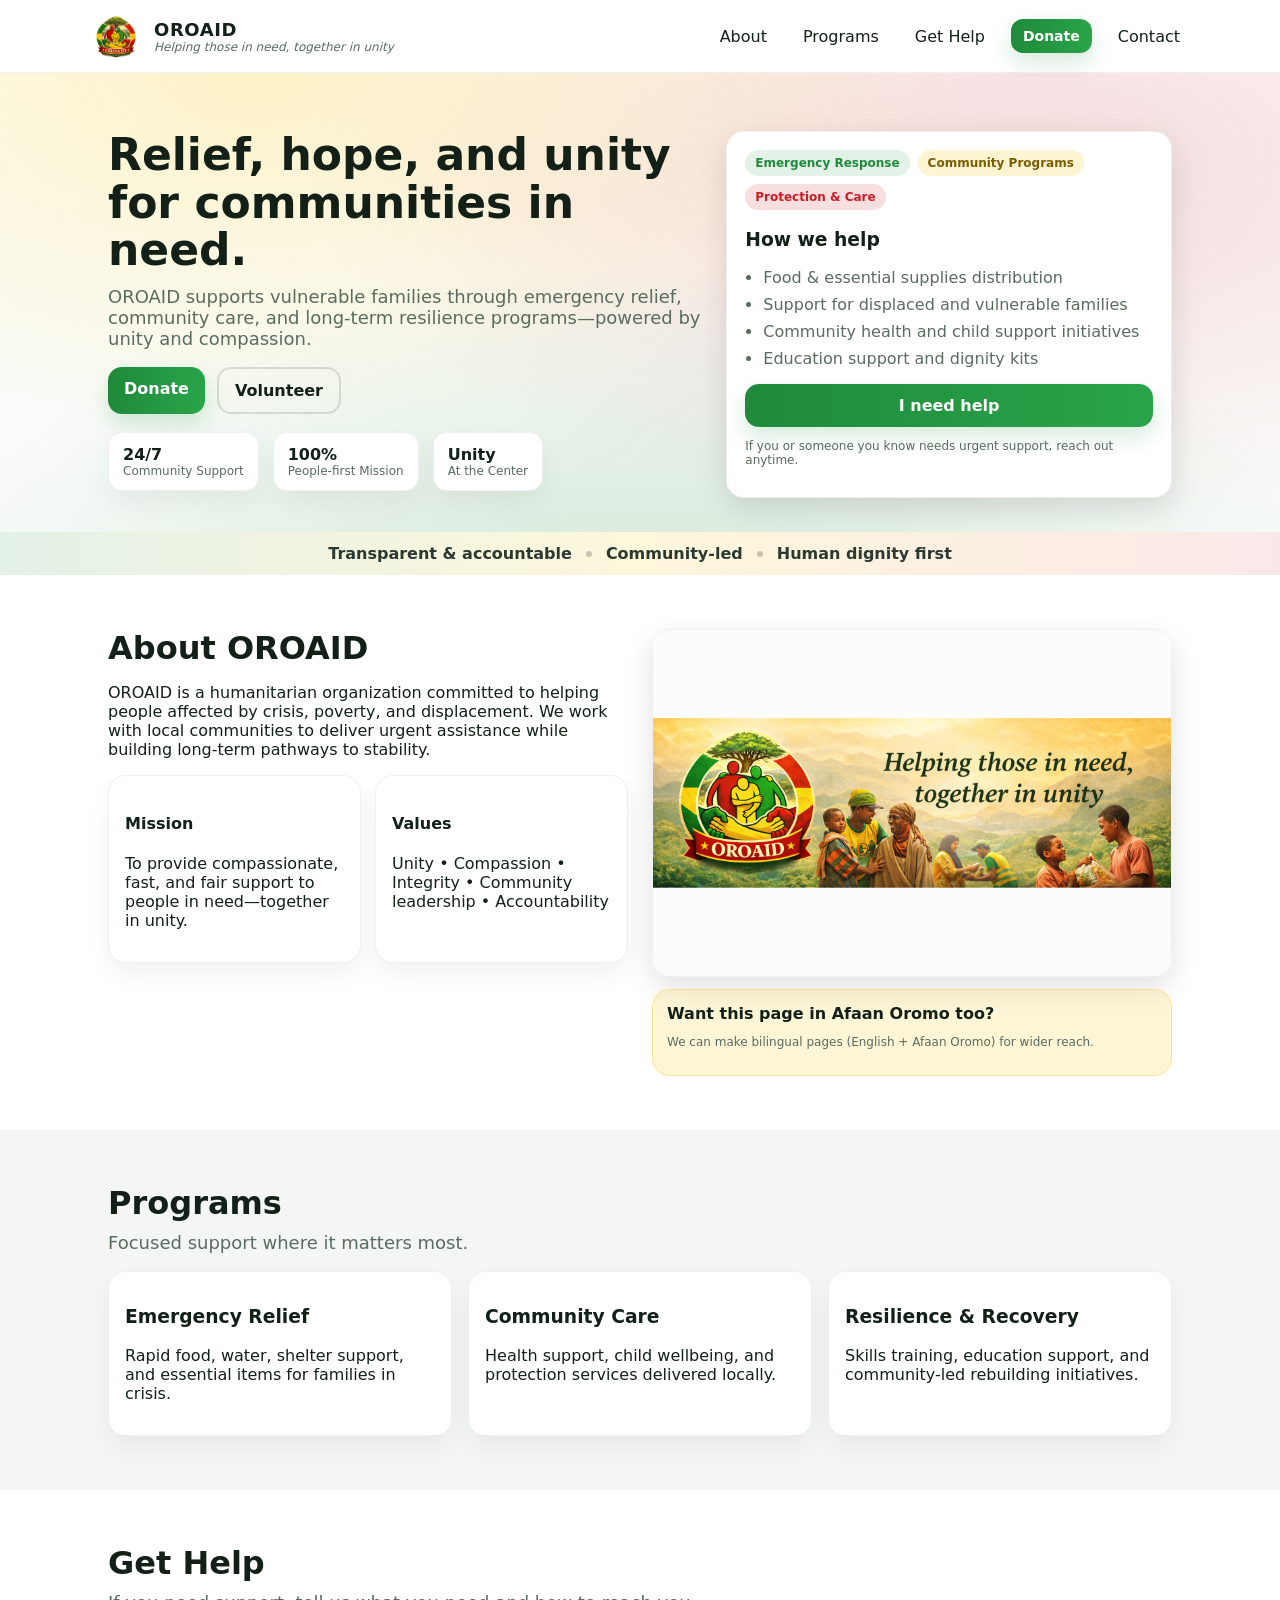
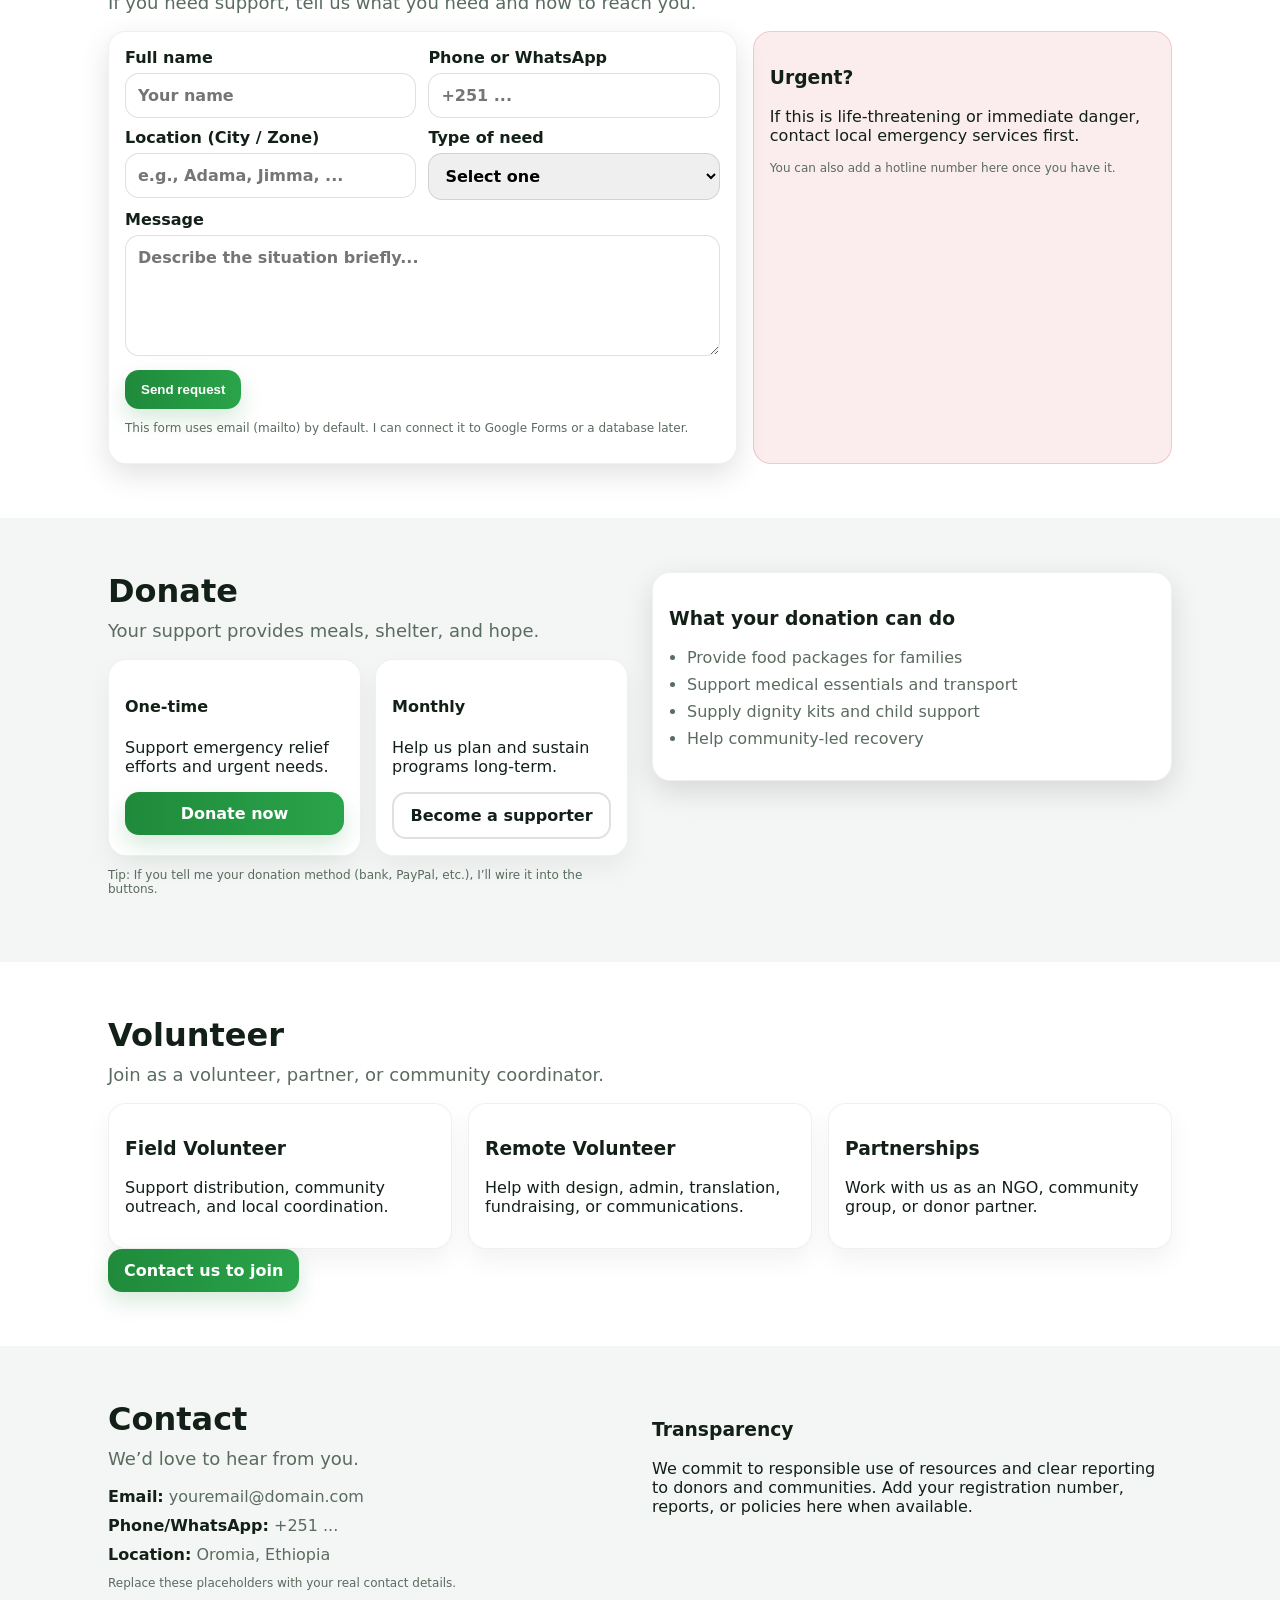
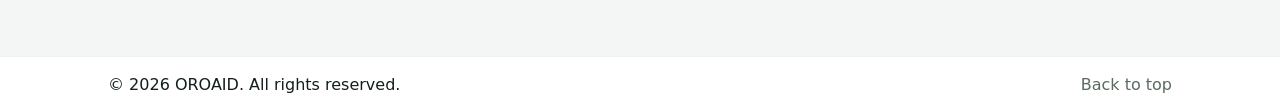
==== index.html @ a01928b1 "Add files via upload" ====
<!doctype html>
<html lang="en">
<head>
  <meta charset="utf-8" />
  <meta name="viewport" content="width=device-width,initial-scale=1" />
  <title>OROAID — Helping those in need, together in unity</title>
  <meta name="description" content="OROAID is a humanitarian organization supporting people in need through relief, community programs, and unity-driven action." />
  <link rel="icon" href="assets/logo.png" />
  <link rel="stylesheet" href="styles.css" />
</head>

<body>
  <!-- Top bar -->
  <header class="site-header" id="top">
    <div class="container header-inner">
      <a class="brand" href="#top" aria-label="OROAID Home">
        <img src="assets/logo.png" alt="OROAID logo" class="brand-logo" />
        <div class="brand-text">
          <div class="brand-name">OROAID</div>
          <div class="brand-tagline"><em>Helping those in need, together in unity</em></div>
        </div>
      </a>

      <button class="nav-toggle" aria-label="Open menu" aria-expanded="false">☰</button>

      <nav class="nav" aria-label="Primary navigation">
        <a href="#about">About</a>
        <a href="#programs">Programs</a>
        <a href="#gethelp">Get Help</a>
        <a href="#donate" class="btn small">Donate</a>
        <a href="#contact">Contact</a>
      </nav>
    </div>
  </header>

  <!-- Hero -->
  <section class="hero">
    <div class="container hero-grid">
      <div class="hero-copy">
        <h1>Relief, hope, and unity for communities in need.</h1>
        <p>
          OROAID supports vulnerable families through emergency relief, community care,
          and long-term resilience programs—powered by unity and compassion.
        </p>
        <div class="hero-actions">
          <a class="btn" href="#donate">Donate</a>
          <a class="btn outline" href="#volunteer">Volunteer</a>
        </div>

        <div class="stats">
          <div class="stat">
            <div class="stat-num">24/7</div>
            <div class="stat-label">Community Support</div>
          </div>
          <div class="stat">
            <div class="stat-num">100%</div>
            <div class="stat-label">People-first Mission</div>
          </div>
          <div class="stat">
            <div class="stat-num">Unity</div>
            <div class="stat-label">At the Center</div>
          </div>
        </div>
      </div>

      <div class="hero-card">
        <div class="hero-card-top">
          <span class="pill">Emergency Response</span>
          <span class="pill yellow">Community Programs</span>
          <span class="pill red">Protection & Care</span>
        </div>
        <h3>How we help</h3>
        <ul class="checklist">
          <li>Food & essential supplies distribution</li>
          <li>Support for displaced and vulnerable families</li>
          <li>Community health and child support initiatives</li>
          <li>Education support and dignity kits</li>
        </ul>
        <a class="btn wide" href="#gethelp">I need help</a>
        <p class="tiny muted">If you or someone you know needs urgent support, reach out anytime.</p>
      </div>
    </div>
  </section>

  <!-- Trust strip -->
  <section class="strip">
    <div class="container strip-inner">
      <div class="strip-item">Transparent & accountable</div>
      <div class="strip-dot"></div>
      <div class="strip-item">Community-led</div>
      <div class="strip-dot"></div>
      <div class="strip-item">Human dignity first</div>
    </div>
  </section>

  <!-- About -->
  <section class="section" id="about">
    <div class="container two-col">
      <div>
        <h2>About OROAID</h2>
        <p>
          OROAID is a humanitarian organization committed to helping people affected by crisis,
          poverty, and displacement. We work with local communities to deliver urgent assistance
          while building long-term pathways to stability.
        </p>
        <div class="cards">
          <div class="card">
            <h4>Mission</h4>
            <p>To provide compassionate, fast, and fair support to people in need—together in unity.</p>
          </div>
          <div class="card">
            <h4>Values</h4>
            <p>Unity • Compassion • Integrity • Community leadership • Accountability</p>
          </div>
        </div>
      </div>

      <div class="image-panel">
        <div class="image-box">
          <!-- Replace this with your banner image -->
          <img src="assets/banner.jpg" alt="OROAID helping communities" />
        </div>
        <div class="note">
          <strong>Want this page in Afaan Oromo too?</strong>
          <p class="muted tiny">We can make bilingual pages (English + Afaan Oromo) for wider reach.</p>
        </div>
      </div>
    </div>
  </section>

  <!-- Programs -->
  <section class="section alt" id="programs">
    <div class="container">
      <h2>Programs</h2>
      <p class="lead">Focused support where it matters most.</p>

      <div class="grid-3">
        <article class="card">
          <h3>Emergency Relief</h3>
          <p>Rapid food, water, shelter support, and essential items for families in crisis.</p>
        </article>
        <article class="card">
          <h3>Community Care</h3>
          <p>Health support, child wellbeing, and protection services delivered locally.</p>
        </article>
        <article class="card">
          <h3>Resilience & Recovery</h3>
          <p>Skills training, education support, and community-led rebuilding initiatives.</p>
        </article>
      </div>
    </div>
  </section>

  <!-- Get Help -->
  <section class="section" id="gethelp">
    <div class="container">
      <h2>Get Help</h2>
      <p class="lead">If you need support, tell us what you need and how to reach you.</p>

      <div class="form-wrap">
        <form class="form" id="helpForm">
          <div class="row">
            <label>Full name
              <input name="name" required placeholder="Your name" />
            </label>
            <label>Phone or WhatsApp
              <input name="phone" required placeholder="+251 ..." />
            </label>
          </div>

          <div class="row">
            <label>Location (City / Zone)
              <input name="location" required placeholder="e.g., Adama, Jimma, ..." />
            </label>
            <label>Type of need
              <select name="need" required>
                <option value="">Select one</option>
                <option>Food & Essentials</option>
                <option>Medical Support</option>
                <option>Shelter</option>
                <option>Child/Family Support</option>
                <option>Other</option>
              </select>
            </label>
          </div>

          <label>Message
            <textarea name="message" rows="5" required placeholder="Describe the situation briefly..."></textarea>
          </label>

          <button class="btn" type="submit">Send request</button>
          <p class="tiny muted">This form uses email (mailto) by default. I can connect it to Google Forms or a database later.</p>
        </form>

        <aside class="callout">
          <h3>Urgent?</h3>
          <p>If this is life-threatening or immediate danger, contact local emergency services first.</p>
          <p class="muted tiny">You can also add a hotline number here once you have it.</p>
        </aside>
      </div>
    </div>
  </section>

  <!-- Donate -->
  <section class="section alt" id="donate">
    <div class="container two-col">
      <div>
        <h2>Donate</h2>
        <p class="lead">Your support provides meals, shelter, and hope.</p>

        <div class="cards">
          <div class="card">
            <h4>One-time</h4>
            <p>Support emergency relief efforts and urgent needs.</p>
            <a class="btn wide" href="#" onclick="alert('Add your donation link here (PayPal, Stripe, bank details).')">Donate now</a>
          </div>

          <div class="card">
            <h4>Monthly</h4>
            <p>Help us plan and sustain programs long-term.</p>
            <a class="btn outline wide" href="#" onclick="alert('Add your monthly donation link here.')">Become a supporter</a>
          </div>
        </div>

        <p class="tiny muted">
          Tip: If you tell me your donation method (bank, PayPal, etc.), I’ll wire it into the buttons.
        </p>
      </div>

      <div class="impact">
        <h3>What your donation can do</h3>
        <ul class="checklist">
          <li>Provide food packages for families</li>
          <li>Support medical essentials and transport</li>
          <li>Supply dignity kits and child support</li>
          <li>Help community-led recovery</li>
        </ul>
      </div>
    </div>
  </section>

  <!-- Volunteer -->
  <section class="section" id="volunteer">
    <div class="container">
      <h2>Volunteer</h2>
      <p class="lead">Join as a volunteer, partner, or community coordinator.</p>

      <div class="grid-3">
        <div class="card">
          <h3>Field Volunteer</h3>
          <p>Support distribution, community outreach, and local coordination.</p>
        </div>
        <div class="card">
          <h3>Remote Volunteer</h3>
          <p>Help with design, admin, translation, fundraising, or communications.</p>
        </div>
        <div class="card">
          <h3>Partnerships</h3>
          <p>Work with us as an NGO, community group, or donor partner.</p>
        </div>
      </div>

      <a class="btn" href="#contact">Contact us to join</a>
    </div>
  </section>

  <!-- Contact -->
  <section class="section alt" id="contact">
    <div class="container two-col">
      <div>
        <h2>Contact</h2>
        <p class="lead">We’d love to hear from you.</p>

        <div class="contact-list">
          <div><strong>Email:</strong> <span class="muted">youremail@domain.com</span></div>
          <div><strong>Phone/WhatsApp:</strong> <span class="muted">+251 ...</span></div>
          <div><strong>Location:</strong> <span class="muted">Oromia, Ethiopia</span></div>
        </div>

        <p class="tiny muted">Replace these placeholders with your real contact details.</p>
      </div>

      <div class="footer-card">
        <h3>Transparency</h3>
        <p>
          We commit to responsible use of resources and clear reporting to donors and communities.
          Add your registration number, reports, or policies here when available.
        </p>
      </div>
    </div>
  </section>

  <footer class="site-footer">
    <div class="container footer-inner">
      <div>© <span id="year"></span> OROAID. All rights reserved.</div>
      <div class="footer-links">
        <a href="#top">Back to top</a>
      </div>
    </div>
  </footer>

  <script src="script.js"></script>
</body>
</html>
---- styles.css ----
:root{
  --green:#1f8a3b;
  --yellow:#f2c400;
  --red:#c81d25;
  --ink:#122018;
  --bg:#0b0f0c;
  --card:#ffffff;
  --muted:#5a6b5f;
  --soft:#f3f6f4;
  --radius:18px;
  --shadow: 0 10px 30px rgba(0,0,0,.12);
  --max: 1100px;
}

*{box-sizing:border-box}
html{scroll-behavior:smooth}
body{
  margin:0;
  font-family: system-ui, -apple-system, Segoe UI, Roboto, Arial, sans-serif;
  color:var(--ink);
  background:#fff;
}

.container{max-width:var(--max); margin:0 auto; padding:0 18px;}
a{color:inherit; text-decoration:none}
img{max-width:100%; height:auto; display:block}

.site-header{
  position:sticky; top:0; z-index:50;
  background:rgba(255,255,255,.88);
  backdrop-filter: blur(10px);
  border-bottom:1px solid rgba(0,0,0,.06);
}
.header-inner{
  display:flex; align-items:center; justify-content:space-between;
  padding:10px 0;
  gap:14px;
}
.brand{display:flex; gap:12px; align-items:center;}
.brand-logo{width:52px; height:52px; object-fit:contain}
.brand-name{font-weight:900; letter-spacing:.6px; font-size:18px}
.brand-tagline{color:var(--muted); font-size:12px}

.nav{display:flex; gap:16px; align-items:center}
.nav a{padding:10px 10px; border-radius:12px}
.nav a:hover{background:rgba(0,0,0,.05)}
.nav-toggle{display:none; border:0; background:transparent; font-size:22px; padding:8px}

.btn{
  display:inline-block;
  background: linear-gradient(90deg, var(--green), #2aa44a);
  color:#fff;
  padding:12px 16px;
  border-radius:14px;
  font-weight:700;
  box-shadow: 0 10px 22px rgba(31,138,59,.18);
  border:0;
  cursor:pointer;
}
.btn:hover{transform: translateY(-1px)}
.btn.outline{
  background:transparent;
  color:var(--ink);
  border:2px solid rgba(0,0,0,.12);
  box-shadow:none;
}
.btn.small{padding:9px 12px; font-size:14px}
.btn.wide{width:100%; text-align:center}

.hero{
  padding:58px 0 34px;
  background:
    radial-gradient(1200px 600px at 20% 0%, rgba(242,196,0,.22), transparent 60%),
    radial-gradient(1200px 600px at 80% 20%, rgba(200,29,37,.16), transparent 60%),
    radial-gradient(1200px 600px at 50% 120%, rgba(31,138,59,.18), transparent 60%),
    linear-gradient(180deg, #ffffff, #f8fbf8);
}
.hero-grid{
  display:grid;
  grid-template-columns: 1.2fr .9fr;
  gap:24px;
  align-items:stretch;
}
.hero-copy h1{font-size:44px; line-height:1.08; margin:0 0 12px}
.hero-copy p{font-size:18px; color:var(--muted); margin:0 0 18px; max-width:58ch}
.hero-actions{display:flex; gap:12px; flex-wrap:wrap; margin-bottom:18px}

.stats{display:flex; gap:14px; flex-wrap:wrap}
.stat{
  background:#fff;
  border:1px solid rgba(0,0,0,.06);
  padding:12px 14px;
  border-radius:14px;
  box-shadow: 0 12px 26px rgba(0,0,0,.05);
}
.stat-num{font-weight:900}
.stat-label{color:var(--muted); font-size:12px}

.hero-card{
  background:#fff;
  border:1px solid rgba(0,0,0,.06);
  border-radius: var(--radius);
  box-shadow: var(--shadow);
  padding:18px;
}
.hero-card-top{display:flex; gap:8px; flex-wrap:wrap; margin-bottom:12px}
.pill{
  font-size:12px;
  padding:6px 10px;
  border-radius:999px;
  background: rgba(31,138,59,.12);
  color: var(--green);
  font-weight:700;
}
.pill.yellow{background: rgba(242,196,0,.18); color:#7a5d00}
.pill.red{background: rgba(200,29,37,.14); color:var(--red)}
.checklist{padding-left:18px; color:var(--muted)}
.checklist li{margin:8px 0}

.strip{
  background: linear-gradient(90deg, rgba(31,138,59,.12), rgba(242,196,0,.14), rgba(200,29,37,.10));
  padding:12px 0;
}
.strip-inner{
  display:flex; gap:14px; align-items:center; justify-content:center; flex-wrap:wrap;
  color:#2b3a30;
  font-weight:700;
}
.strip-dot{width:6px; height:6px; border-radius:50%; background:rgba(0,0,0,.2)}

.section{padding:54px 0}
.section.alt{background:var(--soft)}
h2{font-size:32px; margin:0 0 10px}
.lead{color:var(--muted); margin:0 0 18px; font-size:18px}

.two-col{
  display:grid;
  grid-template-columns: 1fr 1fr;
  gap:24px;
  align-items:start;
}
.grid-3{
  display:grid;
  grid-template-columns: repeat(3, 1fr);
  gap:16px;
}

.card{
  background:#fff;
  border:1px solid rgba(0,0,0,.06);
  border-radius: var(--radius);
  padding:16px;
  box-shadow: 0 12px 26px rgba(0,0,0,.05);
}
.cards{display:grid; grid-template-columns: 1fr 1fr; gap:14px; margin-top:12px}

.image-panel .image-box{
  border-radius: var(--radius);
  overflow:hidden;
  border:1px solid rgba(0,0,0,.06);
  box-shadow: var(--shadow);
}
.note{
  margin-top:12px;
  background: rgba(242,196,0,.16);
  border:1px solid rgba(242,196,0,.30);
  border-radius: var(--radius);
  padding:14px;
}

.form-wrap{
  display:grid;
  grid-template-columns: 1.2fr .8fr;
  gap:16px;
}
.form{
  background:#fff;
  border:1px solid rgba(0,0,0,.06);
  border-radius: var(--radius);
  padding:16px;
  box-shadow: var(--shadow);
}
label{display:block; font-weight:700; margin-bottom:10px}
input, select, textarea{
  width:100%;
  margin-top:6px;
  padding:12px 12px;
  border-radius:14px;
  border:1px solid rgba(0,0,0,.12);
  font:inherit;
}
.row{display:grid; grid-template-columns: 1fr 1fr; gap:12px}
.callout{
  background: rgba(200,29,37,.08);
  border:1px solid rgba(200,29,37,.18);
  border-radius: var(--radius);
  padding:16px;
}
.impact{
  background:#fff;
  border:1px solid rgba(0,0,0,.06);
  border-radius: var(--radius);
  padding:16px;
  box-shadow: var(--shadow);
}

.contact-list{display:grid; gap:10px}

.site-footer{
  padding:18px 0;
  border-top:1px solid rgba(0,0,0,.06);
  background:#fff;
}
.footer-inner{display:flex; justify-content:space-between; gap:12px; flex-wrap:wrap}
.footer-links a{color:var(--muted)}
.tiny{font-size:12px}
.muted{color:var(--muted)}

@media (max-width: 900px){
  .hero-grid, .two-col, .grid-3, .form-wrap{grid-template-columns: 1fr}
  .hero-copy h1{font-size:36px}
  .cards{grid-template-columns: 1fr}
  .nav{display:none}
  .nav-toggle{display:block}
  .nav.open{
    display:flex;
    position:absolute;
    right:18px; top:64px;
    flex-direction:column;
    background:#fff;
    border:1px solid rgba(0,0,0,.08);
    border-radius:16px;
    padding:10px;
    box-shadow: var(--shadow);
    min-width: 200px;
  }
}
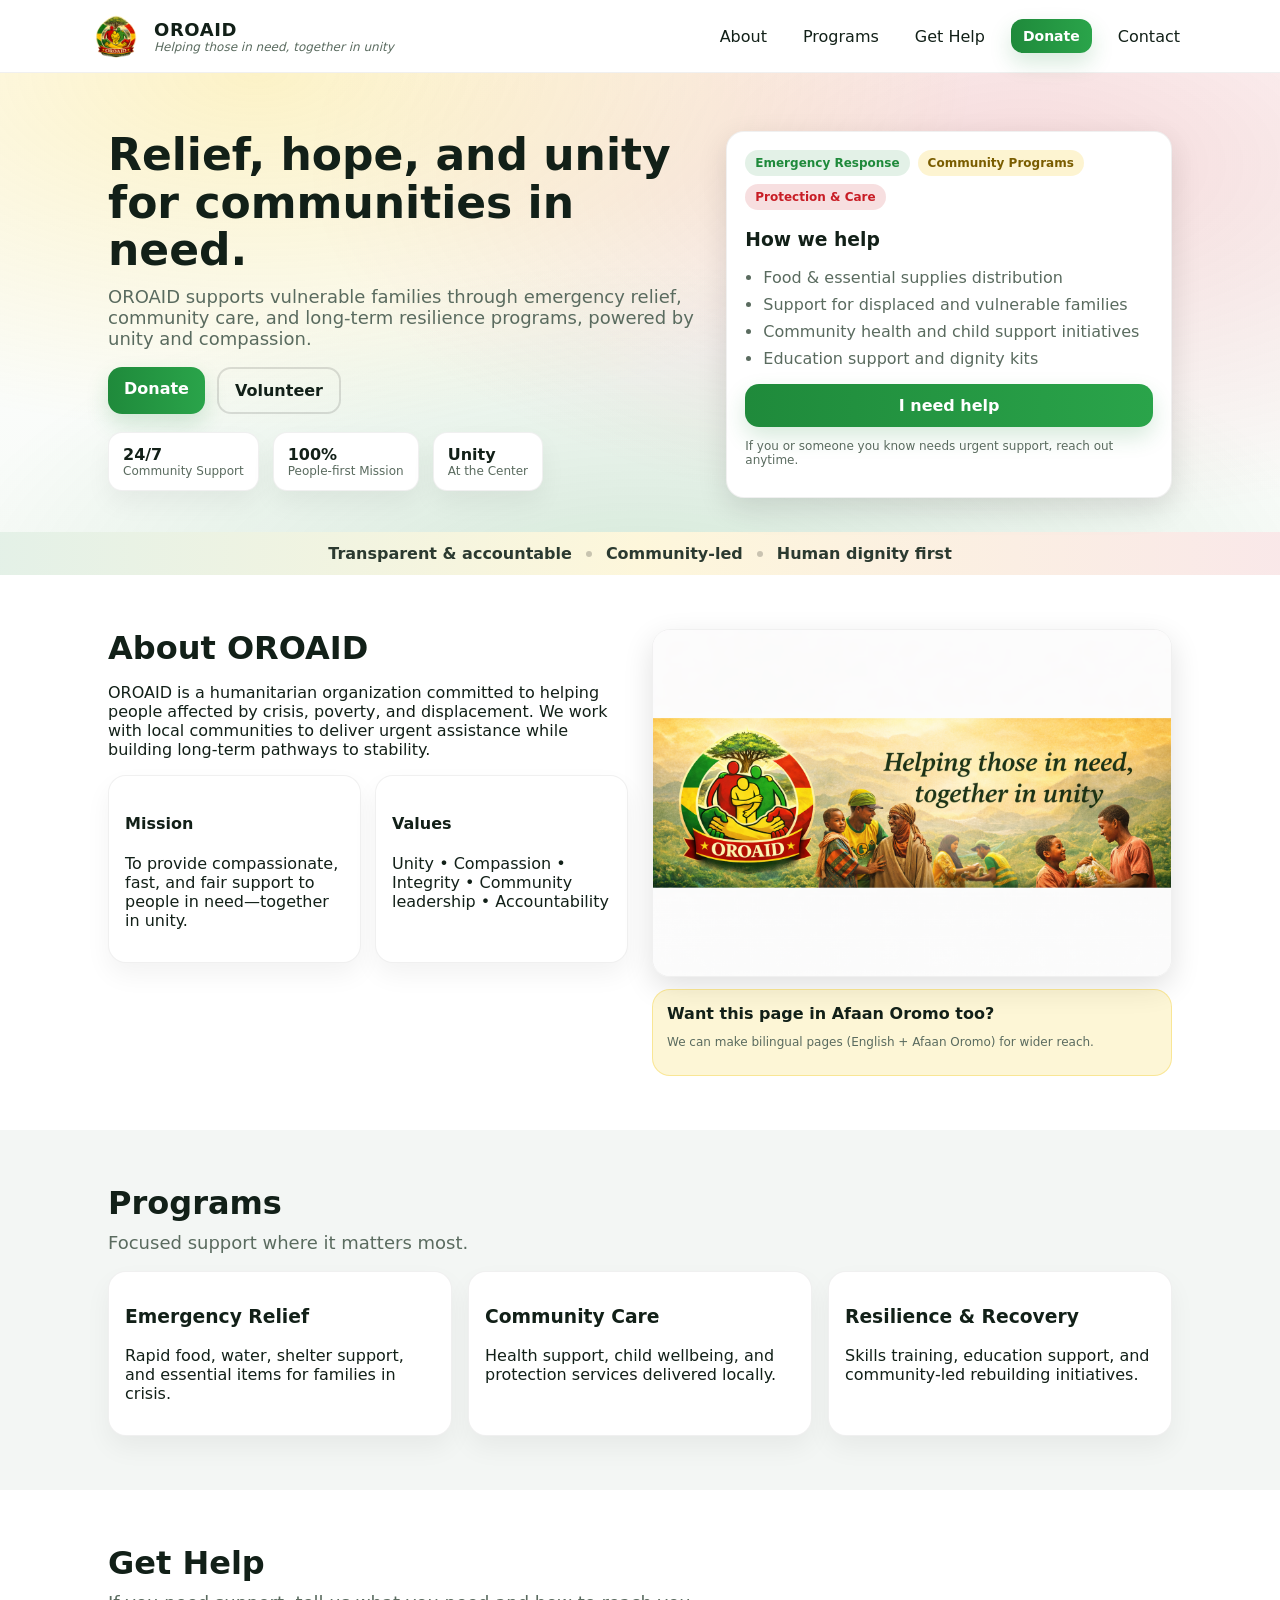
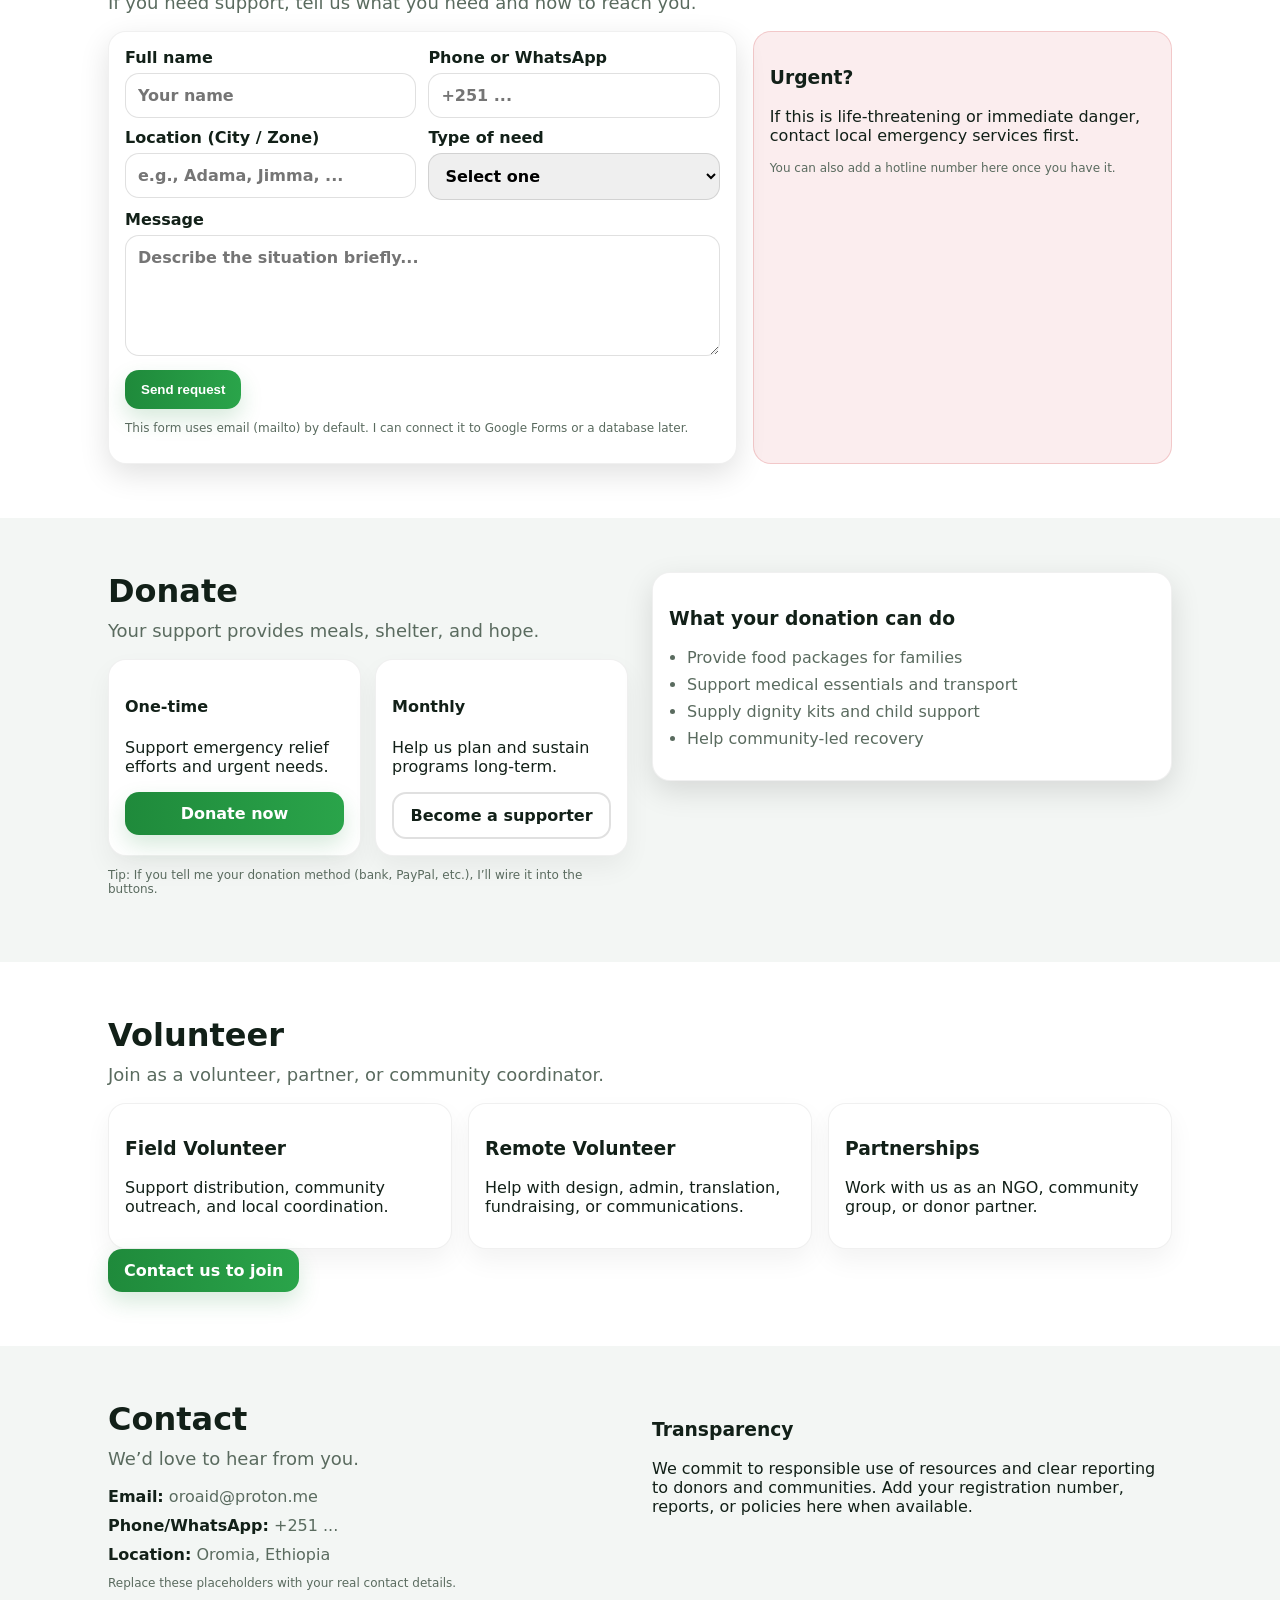
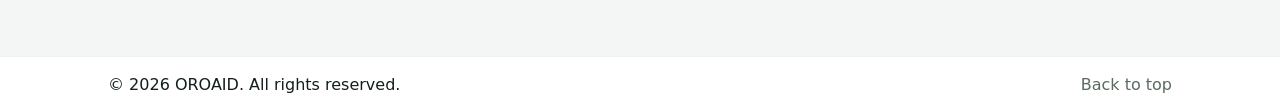
==== commit 03a2fcbf: "Update index.html" ====
--- a/index.html
+++ b/index.html
@@ -40,7 +40,7 @@
         <h1>Relief, hope, and unity for communities in need.</h1>
         <p>
           OROAID supports vulnerable families through emergency relief, community care,
-          and long-term resilience programs—powered by unity and compassion.
+          and long-term resilience programs, powered by unity and compassion.
         </p>
         <div class="hero-actions">
           <a class="btn" href="#donate">Donate</a>
@@ -272,7 +272,7 @@
         <p class="lead">We’d love to hear from you.</p>
 
         <div class="contact-list">
-          <div><strong>Email:</strong> <span class="muted">youremail@domain.com</span></div>
+          <div><strong>Email:</strong> <span class="muted">oroaid@proton.me</span></div>
           <div><strong>Phone/WhatsApp:</strong> <span class="muted">+251 ...</span></div>
           <div><strong>Location:</strong> <span class="muted">Oromia, Ethiopia</span></div>
         </div>
@@ -301,4 +301,5 @@
 
   <script src="script.js"></script>
 </body>
-</html>+
+</html>
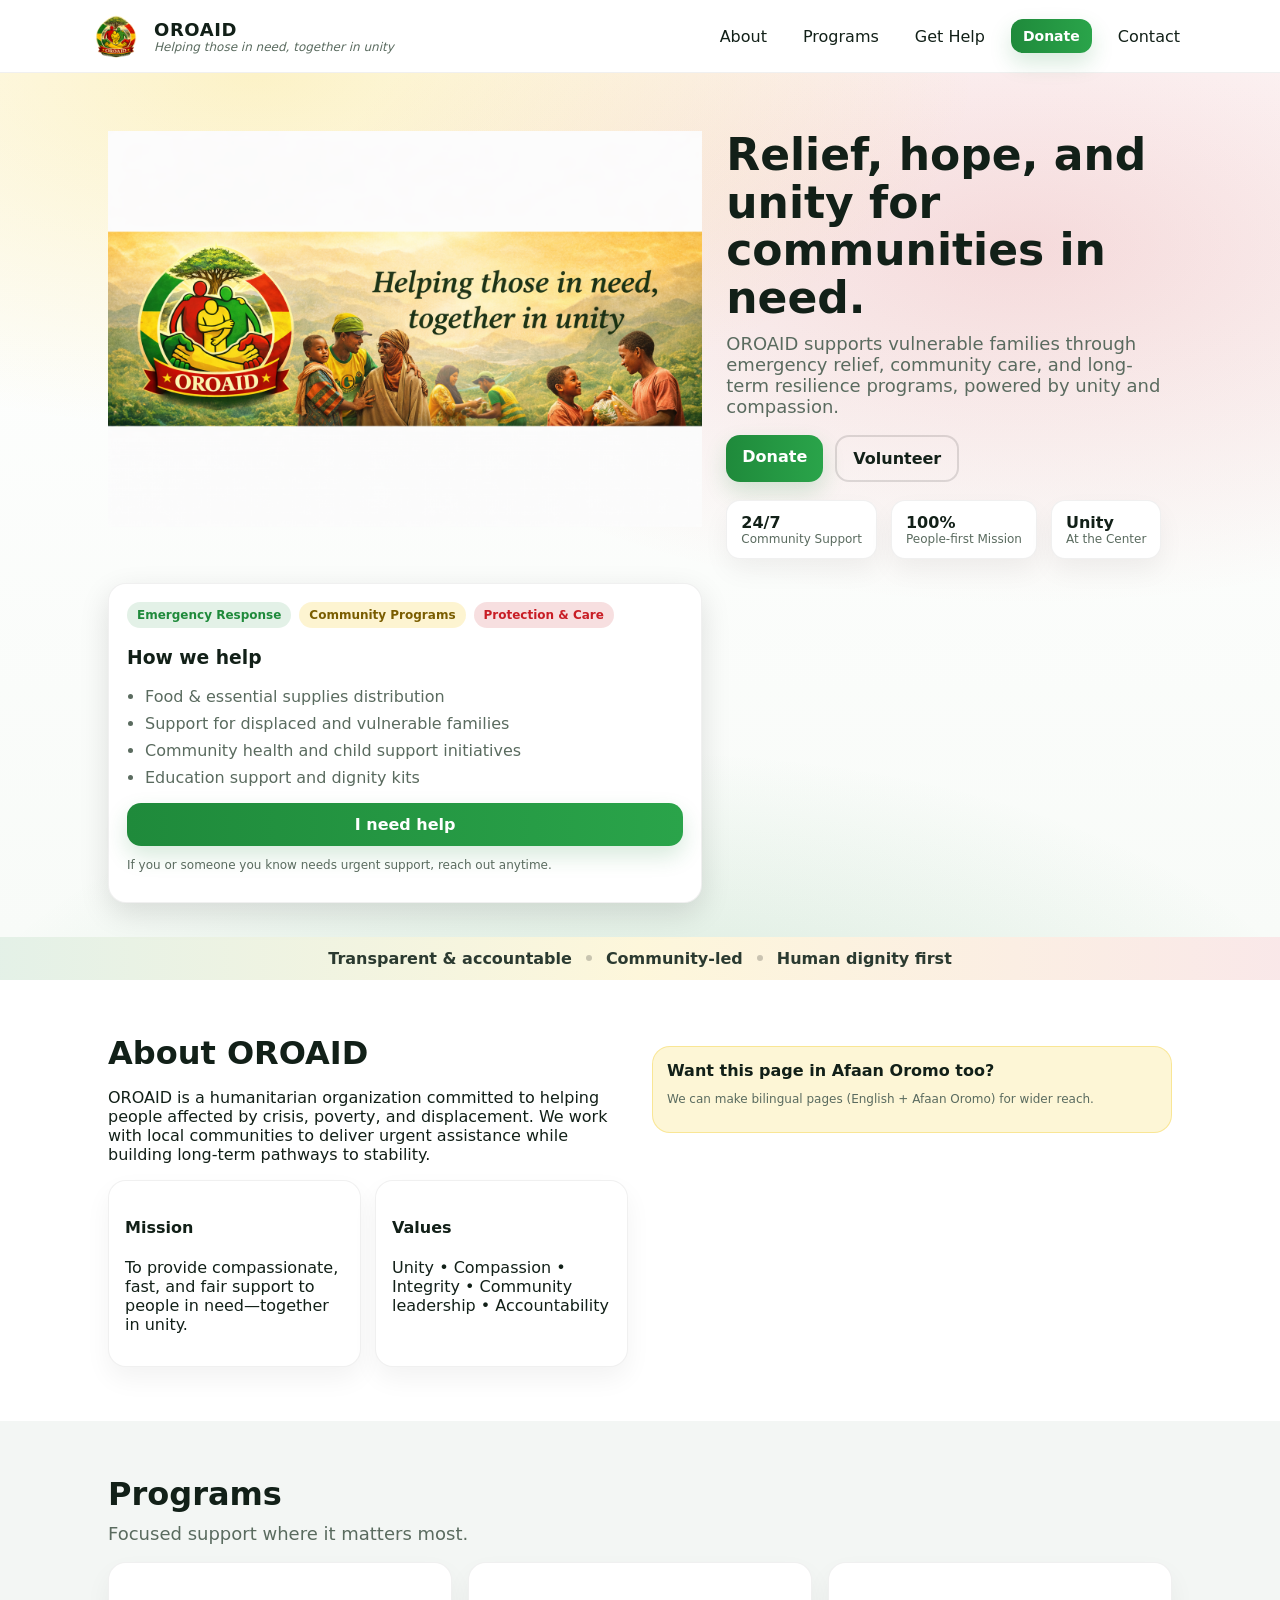
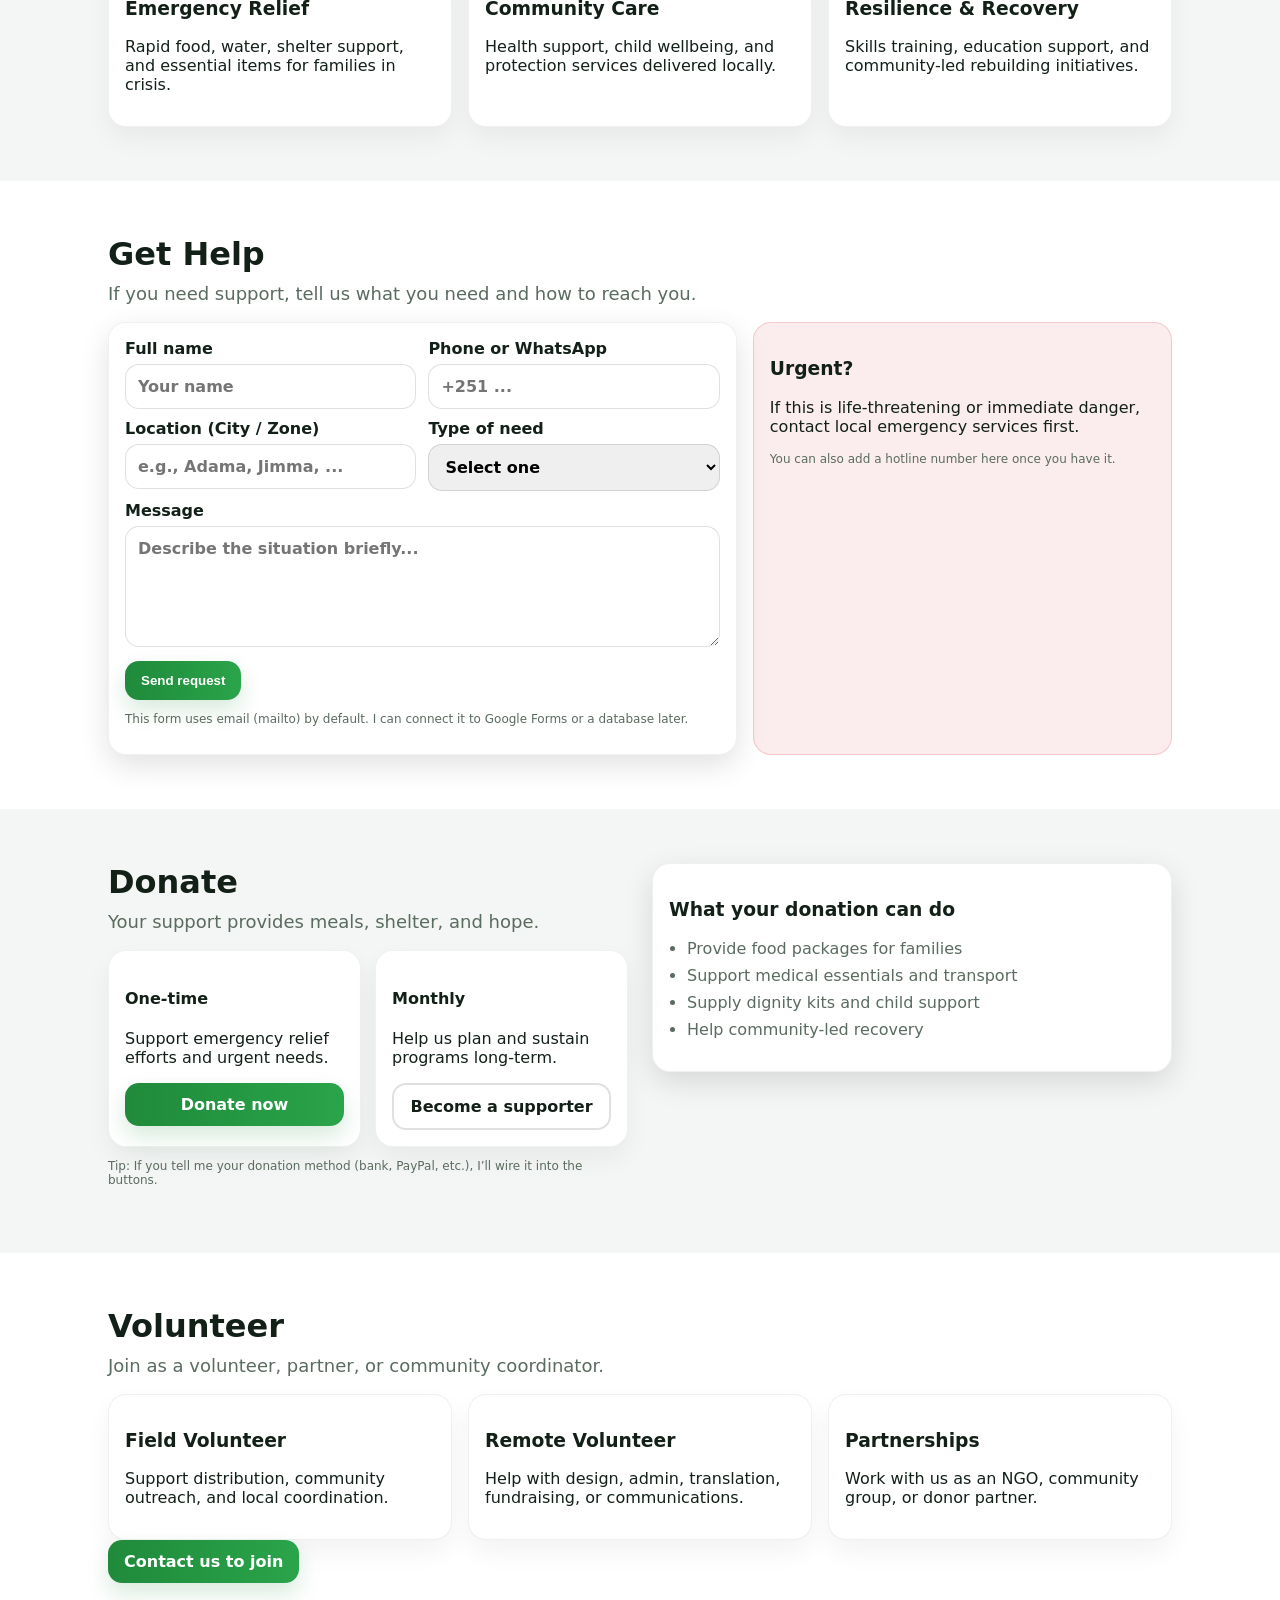
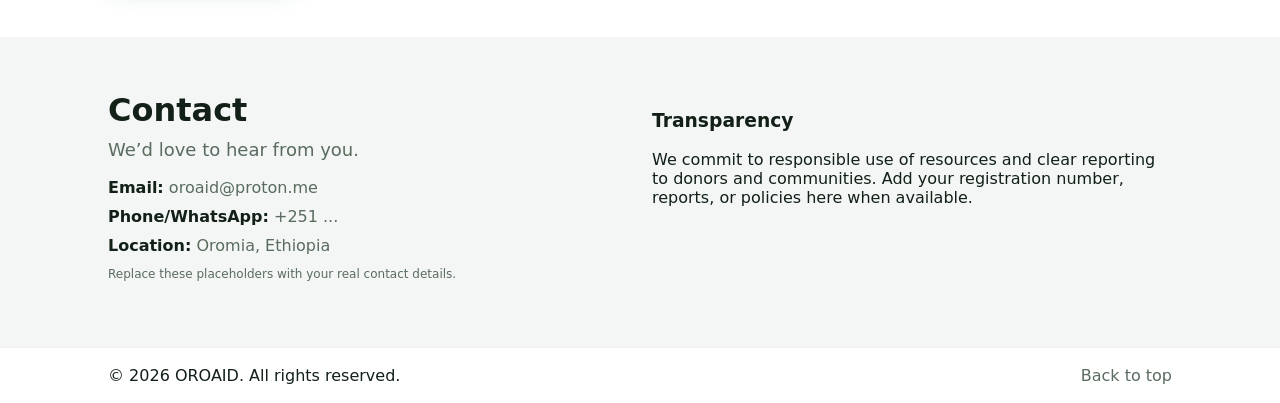
==== commit 7ab309c2: "Update index.html" ====
--- a/index.html
+++ b/index.html
@@ -36,6 +36,10 @@
   <!-- Hero -->
   <section class="hero">
     <div class="container hero-grid">
+      <div class="image-box">
+          <!-- Replace this with your banner image -->
+          <img src="assets/banner.jpg" alt="OROAID helping communities" />
+        </div>
       <div class="hero-copy">
         <h1>Relief, hope, and unity for communities in need.</h1>
         <p>
@@ -116,10 +120,7 @@
       </div>
 
       <div class="image-panel">
-        <div class="image-box">
-          <!-- Replace this with your banner image -->
-          <img src="assets/banner.jpg" alt="OROAID helping communities" />
-        </div>
+       
         <div class="note">
           <strong>Want this page in Afaan Oromo too?</strong>
           <p class="muted tiny">We can make bilingual pages (English + Afaan Oromo) for wider reach.</p>
@@ -303,3 +304,4 @@
 </body>
 
 </html>
+
